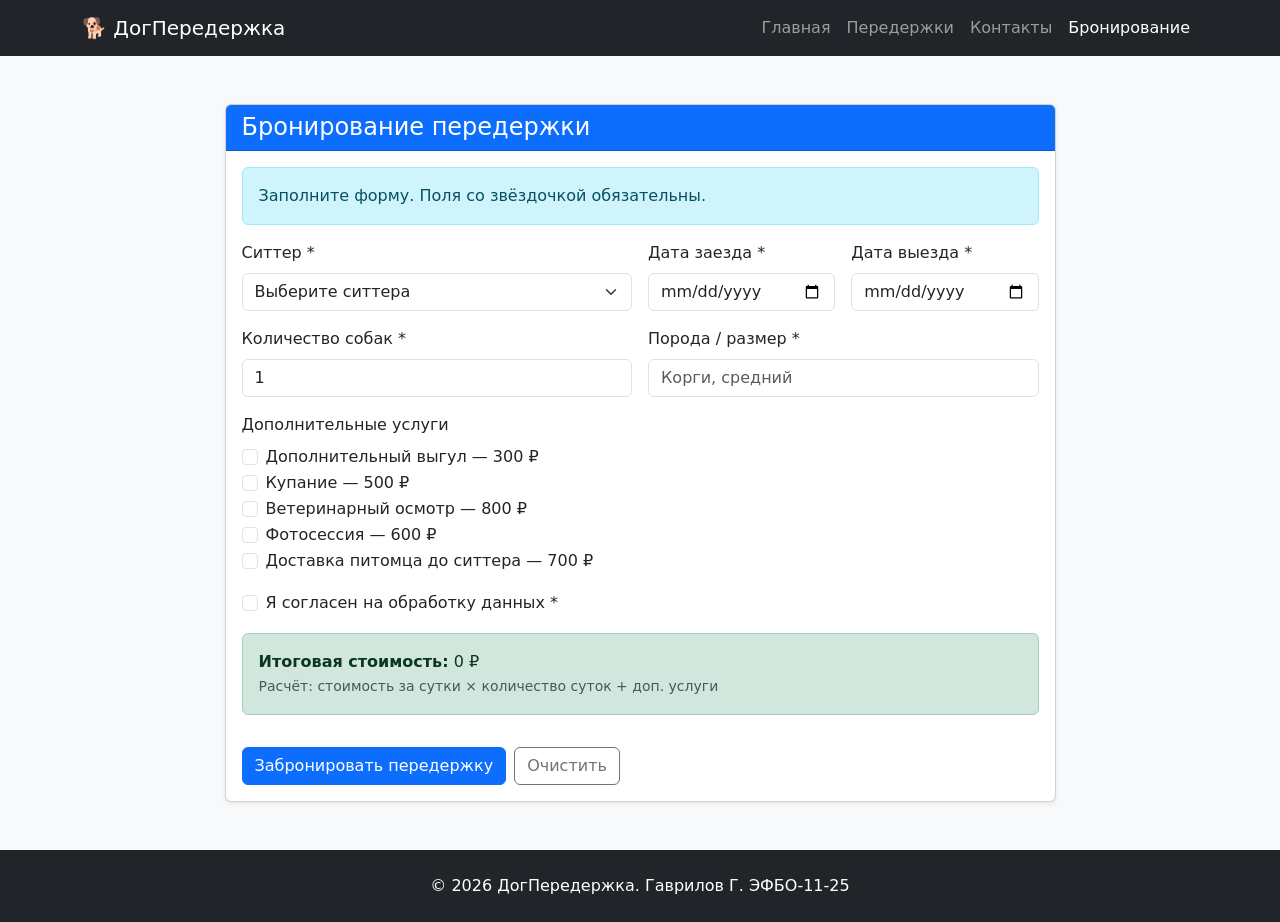
==== booking.html @ 61de429e "feat: create DogPerederzhka Bootstrap site" ====
<!DOCTYPE html>
<html lang="ru">
<head>
  <meta charset="UTF-8">
  <meta name="viewport" content="width=device-width, initial-scale=1.0">
  <title>Бронирование – ДогПередержка</title>
  <link href="https://cdn.jsdelivr.net/npm/bootstrap@5.3.3/dist/css/bootstrap.min.css" rel="stylesheet">
  <link rel="stylesheet" href="css/custom.css">
</head>
<body class="bg-light">

<nav class="navbar navbar-expand-lg navbar-dark bg-dark">
  <div class="container">
    <a class="navbar-brand" href="index.html">🐕 ДогПередержка</a>
    <button class="navbar-toggler" type="button" data-bs-toggle="collapse" data-bs-target="#mainNavbar">
      <span class="navbar-toggler-icon"></span>
    </button>
    <div class="collapse navbar-collapse" id="mainNavbar">
      <ul class="navbar-nav ms-auto">
        <li class="nav-item"><a class="nav-link" href="index.html">Главная</a></li>
        <li class="nav-item"><a class="nav-link" href="catalog.html">Передержки</a></li>
        <li class="nav-item"><a class="nav-link" href="contacts.html">Контакты</a></li>
        <li class="nav-item"><a class="nav-link active" href="booking.html">Бронирование</a></li>
      </ul>
    </div>
  </div>
</nav>

<main class="container my-5">
  <div class="row justify-content-center">
    <div class="col-12 col-lg-9">

      <div class="card shadow-sm">
        <div class="card-header bg-primary text-white">
          <h1 class="h4 mb-0">Бронирование передержки</h1>
        </div>
        <div class="card-body">
          <div class="alert alert-info" role="alert">
            Заполните форму. Поля со звёздочкой обязательны.
          </div>

          <form>
            <div class="row g-3">
              <!-- Ситтер -->
              <div class="col-12 col-md-6">
                <label for="b-sitter" class="form-label">Ситтер *</label>
                <select id="b-sitter" class="form-select" required>
                  <option selected>Выберите ситтера</option>
                  <option>Анна — Центральный, 800 ₽</option>
                  <option>Михаил — Северный, 1000 ₽</option>
                  <option>Ольга — Южный, 600 ₽</option>
                  <option>Дмитрий — Северный, 1200 ₽</option>
                  <option>Елена — Центральный, 900 ₽</option>
                  <option>Игорь — Южный, 700 ₽</option>
                  <option>Мария — Северный, 1100 ₽</option>
                  <option>Алексей — Центральный, 950 ₽</option>
                </select>
              </div>

              <!-- Даты -->
              <div class="col-12 col-md-3">
                <label for="b-in" class="form-label">Дата заезда *</label>
                <input type="date" id="b-in" class="form-control" required>
              </div>
              <div class="col-12 col-md-3">
                <label for="b-out" class="form-label">Дата выезда *</label>
                <input type="date" id="b-out" class="form-control" required>
              </div>

              <!-- Кол-во собак и порода -->
              <div class="col-12 col-md-6">
                <label for="b-count" class="form-label">Количество собак *</label>
                <input type="number" id="b-count" class="form-control" min="1" value="1" required>
              </div>
              <div class="col-12 col-md-6">
                <label for="b-breed" class="form-label">Порода / размер *</label>
                <input type="text" id="b-breed" class="form-control" placeholder="Корги, средний" required>
              </div>

              <!-- Доп. услуги -->
              <div class="col-12">
                <label class="form-label">Дополнительные услуги</label>
                <div class="form-check">
                  <input class="form-check-input extra" type="checkbox" value="300" id="ex-walk">
                  <label class="form-check-label" for="ex-walk">Дополнительный выгул — 300 ₽</label>
                </div>
                <div class="form-check">
                  <input class="form-check-input extra" type="checkbox" value="500" id="ex-bath">
                  <label class="form-check-label" for="ex-bath">Купание — 500 ₽</label>
                </div>
                <div class="form-check">
                  <input class="form-check-input extra" type="checkbox" value="800" id="ex-vet">
                  <label class="form-check-label" for="ex-vet">Ветеринарный осмотр — 800 ₽</label>
                </div>
                <div class="form-check">
                  <input class="form-check-input extra" type="checkbox" value="600" id="ex-photo">
                  <label class="form-check-label" for="ex-photo">Фотосессия — 600 ₽</label>
                </div>
                <div class="form-check">
                  <input class="form-check-input extra" type="checkbox" value="700" id="ex-delivery">
                  <label class="form-check-label" for="ex-delivery">Доставка питомца до ситтера — 700 ₽</label>
                </div>
              </div>

              <!-- Согласие -->
              <div class="col-12">
                <div class="form-check">
                  <input id="b-agree" class="form-check-input" type="checkbox" required>
                  <label class="form-check-label" for="b-agree">Я согласен на обработку данных *</label>
                </div>
              </div>

              <!-- Итог -->
              <div class="col-12">
                <div class="alert alert-success">
                  <strong>Итоговая стоимость:</strong> <span id="total">0</span> ₽
                  <br>
                  <small class="text-muted">Расчёт: стоимость за сутки × количество суток + доп. услуги</small>
                </div>
              </div>

              <div class="col-12 d-flex gap-2">
                <button class="btn btn-primary" type="submit">Забронировать передержку</button>
                <button class="btn btn-outline-secondary" type="reset">Очистить</button>
              </div>
            </div>
          </form>
        </div>
      </div>

    </div>
  </div>
</main>

<footer class="bg-dark text-white py-4 mt-5">
  <div class="container text-center">
    <p class="mb-0">&copy; 2026 ДогПередержка. Гаврилов Г. ЭФБО-11-25</p>
  </div>
</footer>

<script src="https://cdn.jsdelivr.net/npm/bootstrap@5.3.3/dist/js/bootstrap.bundle.min.js"></script>
<script>
  // Автоматический расчёт стоимости
  const sitterPrices = {
    "Анна — Центральный, 800 ₽": 800,
    "Михаил — Северный, 1000 ₽": 1000,
    "Ольга — Южный, 600 ₽": 600,
    "Дмитрий — Северный, 1200 ₽": 1200,
    "Елена — Центральный, 900 ₽": 900,
    "Игорь — Южный, 700 ₽": 700,
    "Мария — Северный, 1100 ₽": 1100,
    "Алексей — Центральный, 950 ₽": 950
  };

  function calcTotal() {
    const sitter = document.getElementById('b-sitter').value;
    const price = sitterPrices[sitter] || 0;
    const dIn = document.getElementById('b-in').value;
    const dOut = document.getElementById('b-out').value;

    let days = 0;
    if (dIn && dOut) {
      const ms = new Date(dOut) - new Date(dIn);
      days = Math.max(0, Math.round(ms / 86400000));
    }

    let extras = 0;
    document.querySelectorAll('.extra:checked').forEach(c => extras += Number(c.value));

    document.getElementById('total').textContent = (price * days) + extras;
  }

  document.querySelectorAll('#b-sitter, #b-in, #b-out, .extra').forEach(el => {
    el.addEventListener('change', calcTotal);
  });
</script>
</body>
</html>
---- css/custom.css ----
body {
  min-height: 100vh;
}

.placeholder-box {
  min-height: 240px;
}

.card-img-top {
  height: 180px;
  object-fit: cover;
}

.placeholder-image {
  min-height: 320px;
}
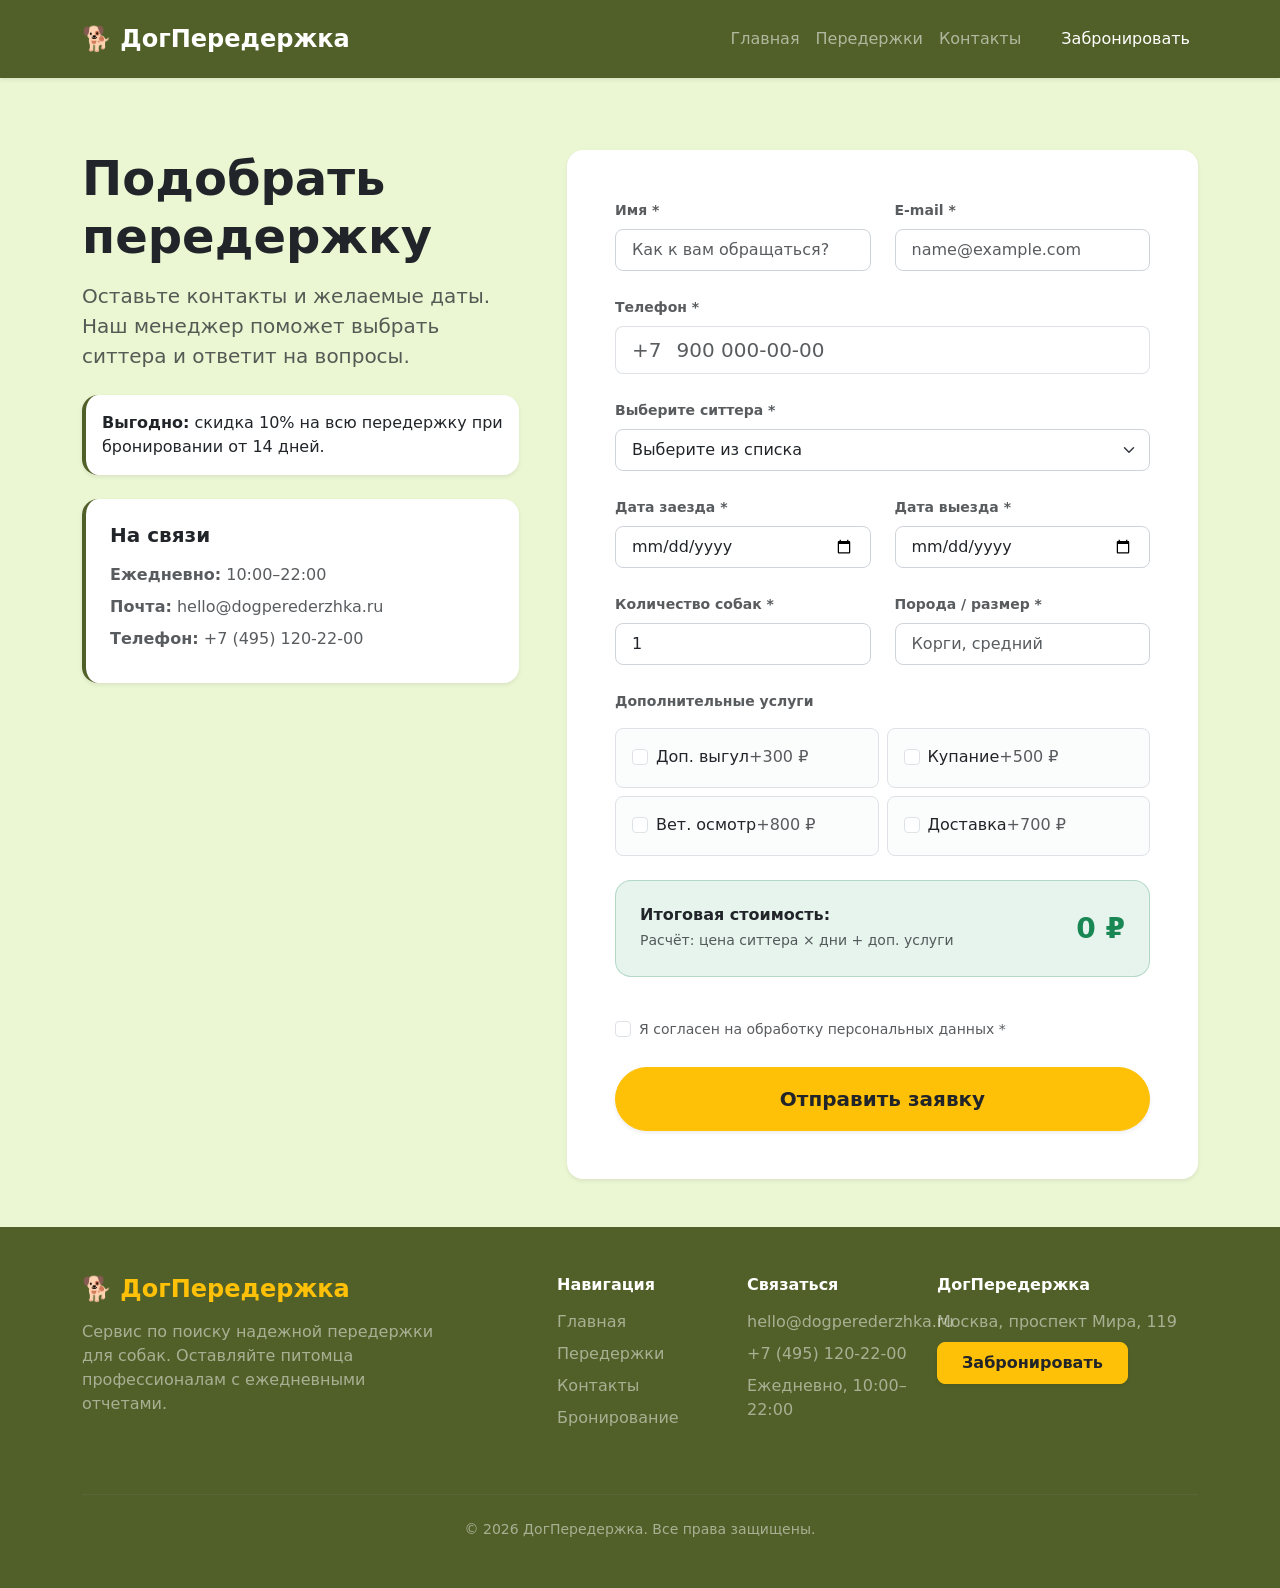
==== commit 4430d4cf: "feat: complete professional redesign, add filters, form validation, and maps" ====
--- a/booking.html
+++ b/booking.html
@@ -7,172 +7,236 @@
   <link href="https://cdn.jsdelivr.net/npm/bootstrap@5.3.3/dist/css/bootstrap.min.css" rel="stylesheet">
   <link rel="stylesheet" href="css/custom.css">
 </head>
-<body class="bg-light">
-
-<nav class="navbar navbar-expand-lg navbar-dark bg-dark">
+<body>
+
+<!-- Навигация -->
+<nav class="navbar navbar-expand-lg navbar-dark bg-header-footer sticky-top py-3 shadow-sm">
   <div class="container">
-    <a class="navbar-brand" href="index.html">🐕 ДогПередержка</a>
+    <a class="navbar-brand fw-bold fs-4" href="index.html">🐕 ДогПередержка</a>
     <button class="navbar-toggler" type="button" data-bs-toggle="collapse" data-bs-target="#mainNavbar">
       <span class="navbar-toggler-icon"></span>
     </button>
     <div class="collapse navbar-collapse" id="mainNavbar">
-      <ul class="navbar-nav ms-auto">
+      <ul class="navbar-nav ms-auto fw-medium">
         <li class="nav-item"><a class="nav-link" href="index.html">Главная</a></li>
         <li class="nav-item"><a class="nav-link" href="catalog.html">Передержки</a></li>
         <li class="nav-item"><a class="nav-link" href="contacts.html">Контакты</a></li>
-        <li class="nav-item"><a class="nav-link active" href="booking.html">Бронирование</a></li>
+        <li class="nav-item ms-lg-4"><a class="nav-link active" href="booking.html">Забронировать</a></li>
       </ul>
     </div>
   </div>
 </nav>
 
-<main class="container my-5">
-  <div class="row justify-content-center">
-    <div class="col-12 col-lg-9">
-
-      <div class="card shadow-sm">
-        <div class="card-header bg-primary text-white">
-          <h1 class="h4 mb-0">Бронирование передержки</h1>
-        </div>
-        <div class="card-body">
-          <div class="alert alert-info" role="alert">
-            Заполните форму. Поля со звёздочкой обязательны.
+<main class="container my-5 pt-4">
+  <div class="row g-5">
+    
+    <!-- Левая колонка: Текст и контакты -->
+    <div class="col-12 col-lg-5">
+      <h1 class="display-5 fw-bold text-dark mb-3">Подобрать<br>передержку</h1>
+      <p class="lead text-muted mb-4">Оставьте контакты и желаемые даты. Наш менеджер поможет выбрать ситтера и ответит на вопросы.</p>
+      
+      <!-- Логичная скидка: чем дольше собака живет у ситтера, тем дешевле сутки -->
+      <div class="alert alert-success bg-white border-0 shadow-sm rounded-4 mb-4" role="alert" style="border-left: 4px solid #516028 !important;">
+        <p class="mb-0 fw-medium text-dark"><strong>Выгодно:</strong> скидка 10% на всю передержку при бронировании от 14 дней.</p>
+      </div>
+
+      <div class="contact-box shadow-sm">
+        <h5 class="fw-bold mb-3 text-dark">На связи</h5>
+        <ul class="list-unstyled mb-0 text-muted">
+          <li class="mb-2"><strong>Ежедневно:</strong> 10:00–22:00</li>
+          <li class="mb-2"><strong>Почта:</strong> <a href="mailto:hello@dogperederzhka.ru" class="text-decoration-none text-muted">hello@dogperederzhka.ru</a></li>
+          <li class="mb-2"><strong>Телефон:</strong> <a href="tel:+74951202200" class="text-decoration-none text-muted">+7 (495) 120-22-00</a></li>
+        </ul>
+      </div>
+    </div>
+
+    <!-- Правая колонка: Форма -->
+    <div class="col-12 col-lg-7">
+      <div class="card border-0 shadow-sm rounded-4 p-4 p-md-5 bg-white">
+        <!-- Добавлен атрибут novalidate, чтобы отключить стандартные всплывающие окна браузера и использовать нашу подсветку -->
+        <form id="booking-form" novalidate>
+          <div class="row g-4">
+            
+            <!-- Имя -->
+            <div class="col-12 col-md-6">
+              <label for="b-name" class="form-label text-muted small fw-bold">Имя *</label>
+              <input type="text" id="b-name" class="form-control form-control-lg shadow-none" 
+                     placeholder="Как к вам обращаться?" required minlength="2" 
+                     pattern="^[А-Яа-яЁёA-Za-z\s\-]+$">
+              <div class="invalid-feedback">Введите корректное имя (только буквы).</div>
+            </div>
+            
+            <!-- Email -->
+            <div class="col-12 col-md-6">
+              <label for="b-email" class="form-label text-muted small fw-bold">E-mail *</label>
+              <input type="email" id="b-email" class="form-control form-control-lg shadow-none" 
+                     placeholder="name@example.com" required>
+              <div class="invalid-feedback">Введите корректный адрес электронной почты.</div>
+            </div>
+
+            <!-- Телефон -->
+            <div class="col-12">
+              <label for="b-phone" class="form-label text-muted small fw-bold">Телефон *</label>
+              <div class="input-group input-group-lg has-validation">
+                <span class="input-group-text bg-white text-muted border-end-0">+7</span>
+                <input type="tel" id="b-phone" class="form-control border-start-0 ps-0 shadow-none" 
+                       placeholder="900 000-00-00" required pattern="[0-9]{10}" maxlength="10">
+                <div class="invalid-feedback">Введите ровно 10 цифр номера телефона.</div>
+              </div>
+            </div>
+
+            <!-- Ситтер -->
+            <div class="col-12">
+              <label for="b-sitter" class="form-label text-muted small fw-bold">Выберите ситтера *</label>
+              <select id="b-sitter" class="form-select form-select-lg shadow-none" required>
+                <option selected disabled value="">Выберите из списка</option>
+                <option value="Анна — Центральный, 800 ₽">Анна — Центральный, 800 ₽</option>
+                <option value="Михаил — Северный, 1000 ₽">Михаил — Северный, 1000 ₽</option>
+                <option value="Ольга — Южный, 600 ₽">Ольга — Южный, 600 ₽</option>
+                <option value="Дмитрий — Северный, 1200 ₽">Дмитрий — Северный, 1200 ₽</option>
+                <option value="Елена — Центральный, 900 ₽">Елена — Центральный, 900 ₽</option>
+                <option value="Игорь — Южный, 700 ₽">Игорь — Южный, 700 ₽</option>
+                <option value="Мария — Северный, 1100 ₽">Мария — Северный, 1100 ₽</option>
+                <option value="Алексей — Центральный, 950 ₽">Алексей — Центральный, 950 ₽</option>
+              </select>
+              <div class="invalid-feedback">Пожалуйста, выберите ситтера.</div>
+            </div>
+
+            <!-- Даты -->
+            <div class="col-12 col-md-6">
+              <label for="b-in" class="form-label text-muted small fw-bold">Дата заезда *</label>
+              <input type="date" id="b-in" class="form-control form-control-lg shadow-none" required>
+              <div class="invalid-feedback">Выберите дату заезда.</div>
+            </div>
+            <div class="col-12 col-md-6">
+              <label for="b-out" class="form-label text-muted small fw-bold">Дата выезда *</label>
+              <input type="date" id="b-out" class="form-control form-control-lg shadow-none" required>
+              <div class="invalid-feedback">Дата выезда должна быть позже даты заезда.</div>
+            </div>
+
+            <!-- Кол-во собак и размер -->
+            <div class="col-12 col-md-6">
+              <label for="b-count" class="form-label text-muted small fw-bold">Количество собак *</label>
+              <input type="number" id="b-count" class="form-control form-control-lg shadow-none" 
+                     min="1" max="5" value="1" required>
+              <div class="invalid-feedback">Можно указать от 1 до 5 собак.</div>
+            </div>
+            <div class="col-12 col-md-6">
+              <label for="b-breed" class="form-label text-muted small fw-bold">Порода / размер *</label>
+              <input type="text" id="b-breed" class="form-control form-control-lg shadow-none" 
+                     placeholder="Корги, средний" required minlength="3">
+              <div class="invalid-feedback">Укажите породу или размер собаки.</div>
+            </div>
+
+            <!-- Доп услуги -->
+            <div class="col-12 mt-4">
+              <label class="form-label text-muted small fw-bold mb-3">Дополнительные услуги</label>
+              <div class="row g-2">
+                <div class="col-12 col-md-6">
+                  <div class="form-check p-3 border rounded-3 bg-light bg-opacity-50 h-100">
+                    <input class="form-check-input extra ms-0 me-2" type="checkbox" value="300" id="ex-walk">
+                    <label class="form-check-label text-dark" for="ex-walk">Доп. выгул <span class="text-muted float-end">+300 ₽</span></label>
+                  </div>
+                </div>
+                <div class="col-12 col-md-6">
+                  <div class="form-check p-3 border rounded-3 bg-light bg-opacity-50 h-100">
+                    <input class="form-check-input extra ms-0 me-2" type="checkbox" value="500" id="ex-bath">
+                    <label class="form-check-label text-dark" for="ex-bath">Купание <span class="text-muted float-end">+500 ₽</span></label>
+                  </div>
+                </div>
+                <div class="col-12 col-md-6">
+                  <div class="form-check p-3 border rounded-3 bg-light bg-opacity-50 h-100">
+                    <input class="form-check-input extra ms-0 me-2" type="checkbox" value="800" id="ex-vet">
+                    <label class="form-check-label text-dark" for="ex-vet">Вет. осмотр <span class="text-muted float-end">+800 ₽</span></label>
+                  </div>
+                </div>
+                <div class="col-12 col-md-6">
+                  <div class="form-check p-3 border rounded-3 bg-light bg-opacity-50 h-100">
+                    <input class="form-check-input extra ms-0 me-2" type="checkbox" value="700" id="ex-delivery">
+                    <label class="form-check-label text-dark" for="ex-delivery">Доставка <span class="text-muted float-end">+700 ₽</span></label>
+                  </div>
+                </div>
+              </div>
+            </div>
+
+            <!-- Итог -->
+            <div class="col-12 mt-4">
+              <div class="alert alert-success bg-success bg-opacity-10 border-success border-opacity-25 rounded-4 p-4 d-flex justify-content-between align-items-center">
+                <div>
+                  <h6 class="fw-bold mb-1 text-dark">Итоговая стоимость:</h6>
+                  <small class="text-muted">Расчёт: цена ситтера × дни + доп. услуги</small>
+                </div>
+                <div class="fs-3 fw-bold text-success">
+                  <span id="total">0</span> ₽
+                </div>
+              </div>
+            </div>
+
+            <!-- Согласие -->
+            <div class="col-12">
+              <div class="form-check">
+                <input id="b-agree" class="form-check-input" type="checkbox" required>
+                <label class="form-check-label text-muted small" for="b-agree">
+                  Я согласен на обработку персональных данных *
+                </label>
+                <div class="invalid-feedback">Необходимо ваше согласие.</div>
+              </div>
+            </div>
+
+            <!-- Кнопки -->
+            <div class="col-12 d-flex gap-3 mt-4">
+              <button class="btn btn-warning text-dark btn-lg px-5 py-3 rounded-pill fw-bold shadow-sm w-100 w-md-auto" type="submit">Отправить заявку</button>
+            </div>
           </div>
-
-          <form>
-            <div class="row g-3">
-              <!-- Ситтер -->
-              <div class="col-12 col-md-6">
-                <label for="b-sitter" class="form-label">Ситтер *</label>
-                <select id="b-sitter" class="form-select" required>
-                  <option selected>Выберите ситтера</option>
-                  <option>Анна — Центральный, 800 ₽</option>
-                  <option>Михаил — Северный, 1000 ₽</option>
-                  <option>Ольга — Южный, 600 ₽</option>
-                  <option>Дмитрий — Северный, 1200 ₽</option>
-                  <option>Елена — Центральный, 900 ₽</option>
-                  <option>Игорь — Южный, 700 ₽</option>
-                  <option>Мария — Северный, 1100 ₽</option>
-                  <option>Алексей — Центральный, 950 ₽</option>
-                </select>
-              </div>
-
-              <!-- Даты -->
-              <div class="col-12 col-md-3">
-                <label for="b-in" class="form-label">Дата заезда *</label>
-                <input type="date" id="b-in" class="form-control" required>
-              </div>
-              <div class="col-12 col-md-3">
-                <label for="b-out" class="form-label">Дата выезда *</label>
-                <input type="date" id="b-out" class="form-control" required>
-              </div>
-
-              <!-- Кол-во собак и порода -->
-              <div class="col-12 col-md-6">
-                <label for="b-count" class="form-label">Количество собак *</label>
-                <input type="number" id="b-count" class="form-control" min="1" value="1" required>
-              </div>
-              <div class="col-12 col-md-6">
-                <label for="b-breed" class="form-label">Порода / размер *</label>
-                <input type="text" id="b-breed" class="form-control" placeholder="Корги, средний" required>
-              </div>
-
-              <!-- Доп. услуги -->
-              <div class="col-12">
-                <label class="form-label">Дополнительные услуги</label>
-                <div class="form-check">
-                  <input class="form-check-input extra" type="checkbox" value="300" id="ex-walk">
-                  <label class="form-check-label" for="ex-walk">Дополнительный выгул — 300 ₽</label>
-                </div>
-                <div class="form-check">
-                  <input class="form-check-input extra" type="checkbox" value="500" id="ex-bath">
-                  <label class="form-check-label" for="ex-bath">Купание — 500 ₽</label>
-                </div>
-                <div class="form-check">
-                  <input class="form-check-input extra" type="checkbox" value="800" id="ex-vet">
-                  <label class="form-check-label" for="ex-vet">Ветеринарный осмотр — 800 ₽</label>
-                </div>
-                <div class="form-check">
-                  <input class="form-check-input extra" type="checkbox" value="600" id="ex-photo">
-                  <label class="form-check-label" for="ex-photo">Фотосессия — 600 ₽</label>
-                </div>
-                <div class="form-check">
-                  <input class="form-check-input extra" type="checkbox" value="700" id="ex-delivery">
-                  <label class="form-check-label" for="ex-delivery">Доставка питомца до ситтера — 700 ₽</label>
-                </div>
-              </div>
-
-              <!-- Согласие -->
-              <div class="col-12">
-                <div class="form-check">
-                  <input id="b-agree" class="form-check-input" type="checkbox" required>
-                  <label class="form-check-label" for="b-agree">Я согласен на обработку данных *</label>
-                </div>
-              </div>
-
-              <!-- Итог -->
-              <div class="col-12">
-                <div class="alert alert-success">
-                  <strong>Итоговая стоимость:</strong> <span id="total">0</span> ₽
-                  <br>
-                  <small class="text-muted">Расчёт: стоимость за сутки × количество суток + доп. услуги</small>
-                </div>
-              </div>
-
-              <div class="col-12 d-flex gap-2">
-                <button class="btn btn-primary" type="submit">Забронировать передержку</button>
-                <button class="btn btn-outline-secondary" type="reset">Очистить</button>
-              </div>
-            </div>
-          </form>
-        </div>
-      </div>
-
-    </div>
+        </form>
+      </div>
+    </div>
+
   </div>
 </main>
 
-<footer class="bg-dark text-white py-4 mt-5">
-  <div class="container text-center">
-    <p class="mb-0">&copy; 2026 ДогПередержка. Гаврилов Г. ЭФБО-11-25</p>
+<!-- Подвал -->
+<footer class="bg-header-footer text-white py-5 mt-auto">
+  <div class="container">
+    <div class="row g-4">
+      <div class="col-12 col-lg-4">
+        <h4 class="fw-bold mb-3 text-warning">🐕 ДогПередержка</h4>
+        <p class="text-white-50">Сервис по поиску надежной передержки для собак. Оставляйте питомца профессионалам с ежедневными отчетами.</p>
+      </div>
+      <div class="col-6 col-md-3 col-lg-2 offset-lg-1">
+        <h6 class="fw-bold mb-3">Навигация</h6>
+        <ul class="list-unstyled">
+          <li class="mb-2"><a class="text-white-50 footer-link" href="index.html">Главная</a></li>
+          <li class="mb-2"><a class="text-white-50 footer-link" href="catalog.html">Передержки</a></li>
+          <li class="mb-2"><a class="text-white-50 footer-link" href="contacts.html">Контакты</a></li>
+          <li class="mb-2"><a class="text-white-50 footer-link" href="booking.html">Бронирование</a></li>
+        </ul>
+      </div>
+      <div class="col-6 col-md-3 col-lg-2">
+        <h6 class="fw-bold mb-3">Связаться</h6>
+        <ul class="list-unstyled text-white-50">
+          <li class="mb-2">hello@dogperederzhka.ru</li>
+          <li class="mb-2">+7 (495) 120-22-00</li>
+          <li class="mb-2">Ежедневно, 10:00–22:00</li>
+        </ul>
+      </div>
+      <div class="col-12 col-md-6 col-lg-3 text-center text-md-start">
+        <h6 class="fw-bold mb-3">ДогПередержка</h6>
+        <p class="text-white-50 mb-2">Москва, проспект Мира, 119</p>
+        <a href="booking.html" class="btn btn-warning text-dark fw-bold px-4 py-2 rounded-3 shadow-sm">Забронировать</a>
+      </div>
+    </div>
+    <hr class="border-secondary mt-5 mb-4">
+    <div class="row">
+      <div class="col-12 text-center">
+        <p class="text-white-50 small mb-0">&copy; 2026 ДогПередержка. Все права защищены.</p>
+      </div>
+    </div>
   </div>
 </footer>
 
+<!-- Подключение скриптов -->
 <script src="https://cdn.jsdelivr.net/npm/bootstrap@5.3.3/dist/js/bootstrap.bundle.min.js"></script>
-<script>
-  // Автоматический расчёт стоимости
-  const sitterPrices = {
-    "Анна — Центральный, 800 ₽": 800,
-    "Михаил — Северный, 1000 ₽": 1000,
-    "Ольга — Южный, 600 ₽": 600,
-    "Дмитрий — Северный, 1200 ₽": 1200,
-    "Елена — Центральный, 900 ₽": 900,
-    "Игорь — Южный, 700 ₽": 700,
-    "Мария — Северный, 1100 ₽": 1100,
-    "Алексей — Центральный, 950 ₽": 950
-  };
-
-  function calcTotal() {
-    const sitter = document.getElementById('b-sitter').value;
-    const price = sitterPrices[sitter] || 0;
-    const dIn = document.getElementById('b-in').value;
-    const dOut = document.getElementById('b-out').value;
-
-    let days = 0;
-    if (dIn && dOut) {
-      const ms = new Date(dOut) - new Date(dIn);
-      days = Math.max(0, Math.round(ms / 86400000));
-    }
-
-    let extras = 0;
-    document.querySelectorAll('.extra:checked').forEach(c => extras += Number(c.value));
-
-    document.getElementById('total').textContent = (price * days) + extras;
-  }
-
-  document.querySelectorAll('#b-sitter, #b-in, #b-out, .extra').forEach(el => {
-    el.addEventListener('change', calcTotal);
-  });
-</script>
+<script src="js/booking.js"></script>
 </body>
 </html>
--- a/css/custom.css
+++ b/css/custom.css
@@ -1,16 +1,189 @@
+/* --- ЦВЕТОВАЯ ПАЛИТРА --- */
+:root {
+  --brand-dark: #516028;  /* Темно-оливковый (хедер, футер) */
+  --brand-light: #EBF6D3; /* Светло-зеленый (фон) */
+}
+
+/* Основной фон сайта */
 body {
   min-height: 100vh;
+  display: flex;
+  flex-direction: column;
+  font-family: system-ui, -apple-system, "Segoe UI", Roboto, "Helvetica Neue", Arial, sans-serif;
+  background-color: var(--brand-light) !important;
 }
 
-.placeholder-box {
-  min-height: 240px;
+main {
+  flex: 1 0 auto;
 }
 
-.card-img-top {
-  height: 180px;
-  object-fit: cover;
+/* Хедер и Футер */
+.bg-header-footer {
+  background-color: var(--brand-dark) !important;
 }
 
-.placeholder-image {
-  min-height: 320px;
+/* Кнопки */
+.btn-primary {
+  background-color: var(--brand-dark);
+  border-color: var(--brand-dark);
+  color: #fff;
+}
+.btn-primary:hover, .btn-primary:focus {
+  background-color: #3e4a1e;
+  border-color: #3e4a1e;
+}
+.btn-outline-dark {
+  color: var(--brand-dark);
+  border-color: var(--brand-dark);
+}
+.btn-outline-dark:hover {
+  background-color: var(--brand-dark);
+  color: #fff;
+}
+
+/* Текст бренда */
+.text-brand { color: var(--brand-dark) !important; }
+.bg-brand-light { background-color: var(--brand-light) !important; }
+
+/* --- КАРТОЧКИ --- */
+.card {
+  transition: transform 0.3s ease, box-shadow 0.3s ease;
+  border: none;
+  border-radius: 1rem;
+  box-shadow: 0 0.125rem 0.25rem rgba(0, 0, 0, 0.075);
+}
+.card:hover {
+  transform: translateY(-5px);
+  box-shadow: 0 1rem 3rem rgba(0,0,0,.15) !important;
+}
+.card-img-top {
+  height: 220px;
+  object-fit: cover;
+  object-position: center 20%;
+  border-top-left-radius: 1rem;
+  border-top-right-radius: 1rem;
+}
+
+/* --- ЭМОДЗИ-АВАТАРКИ --- */
+.emoji-avatar {
+  width: 56px;
+  height: 56px;
+  border-radius: 50%;
+  display: flex;
+  align-items: center;
+  justify-content: center;
+  font-size: 1.8rem;
+  border: 2px solid #fff;
+  box-shadow: 0 2px 5px rgba(0,0,0,0.1);
+  flex-shrink: 0;
+}
+
+/* Большие иконки-эмодзи для преимуществ */
+.feature-icon {
+  width: 80px;
+  height: 80px;
+  border-radius: 50%;
+  display: flex;
+  align-items: center;
+  justify-content: center;
+  font-size: 2.5rem;
+  background-color: #ffffff;
+  box-shadow: 0 4px 12px rgba(0,0,0,0.08);
+  border: 2px solid rgba(81, 96, 40, 0.1);
+}
+
+/* --- АНИМАЦИИ --- */
+.review-card {
+  transition: transform 0.3s ease, box-shadow 0.3s ease, border-color 0.3s ease;
+  border: 1px solid transparent !important;
+}
+.review-card:hover {
+  transform: translateY(-8px);
+  box-shadow: 0 15px 30px rgba(81, 96, 40, 0.15) !important;
+  border-color: rgba(81, 96, 40, 0.2) !important;
+}
+
+.footer-link {
+  position: relative;
+  display: inline-block;
+  text-decoration: none;
+  transition: color 0.3s ease;
+}
+.footer-link::after {
+  content: '';
+  position: absolute;
+  width: 0;
+  height: 2px;
+  bottom: -2px;
+  left: 0;
+  background-color: #ffc107;
+  transition: width 0.3s ease;
+}
+.footer-link:hover {
+  color: #ffffff !important;
+}
+.footer-link:hover::after {
+  width: 100%;
+}
+
+/* --- ФИЛЬТРЫ (CATALOG) --- */
+.bg-filter {
+  background-color: #cadbb7 !important;
+}
+.bg-filter .form-control,
+.bg-filter .form-select {
+  background-color: #ffffff;
+  border: 1px solid rgba(81, 96, 40, 0.2);
+}
+.bg-filter .form-control:focus,
+.bg-filter .form-select:focus {
+  border-color: #516028;
+  box-shadow: 0 0 0 0.25rem rgba(81, 96, 40, 0.25);
+}
+
+/* --- ФОРМЫ (BOOKING) --- */
+.form-control-lg, .form-select-lg {
+  border-radius: 0.5rem;
+  border: 1px solid #ced4da;
+  font-size: 1rem;
+}
+.form-control-lg:focus, .form-select-lg:focus {
+  border-color: #516028;
+  box-shadow: 0 0 0 0.25rem rgba(81, 96, 40, 0.15);
+}
+.contact-box {
+  background-color: #ffffff;
+  border-radius: 1rem;
+  padding: 1.5rem;
+  border-left: 4px solid #516028;
+}
+
+/* Стили для Яндекс.Карты */
+.map-container {
+  border-radius: 1rem;
+  overflow: hidden;
+  box-shadow: 0 1rem 3rem rgba(0,0,0,.15);
+  height: 100%;
+  min-height: 400px;
+  border: 1px solid rgba(81, 96, 40, 0.1);
+}
+
+.map-container iframe {
+  width: 100%;
+  height: 100%;
+  border: none;
+}
+
+/* Стили для иконок контактов */
+.contact-icon {
+  width: 48px;
+  height: 48px;
+  background-color: rgba(81, 96, 40, 0.1);
+  color: #516028;
+  border-radius: 50%;
+  display: flex;
+  align-items: center;
+  justify-content: center;
+  font-size: 1.25rem;
+  flex-shrink: 0;
 }
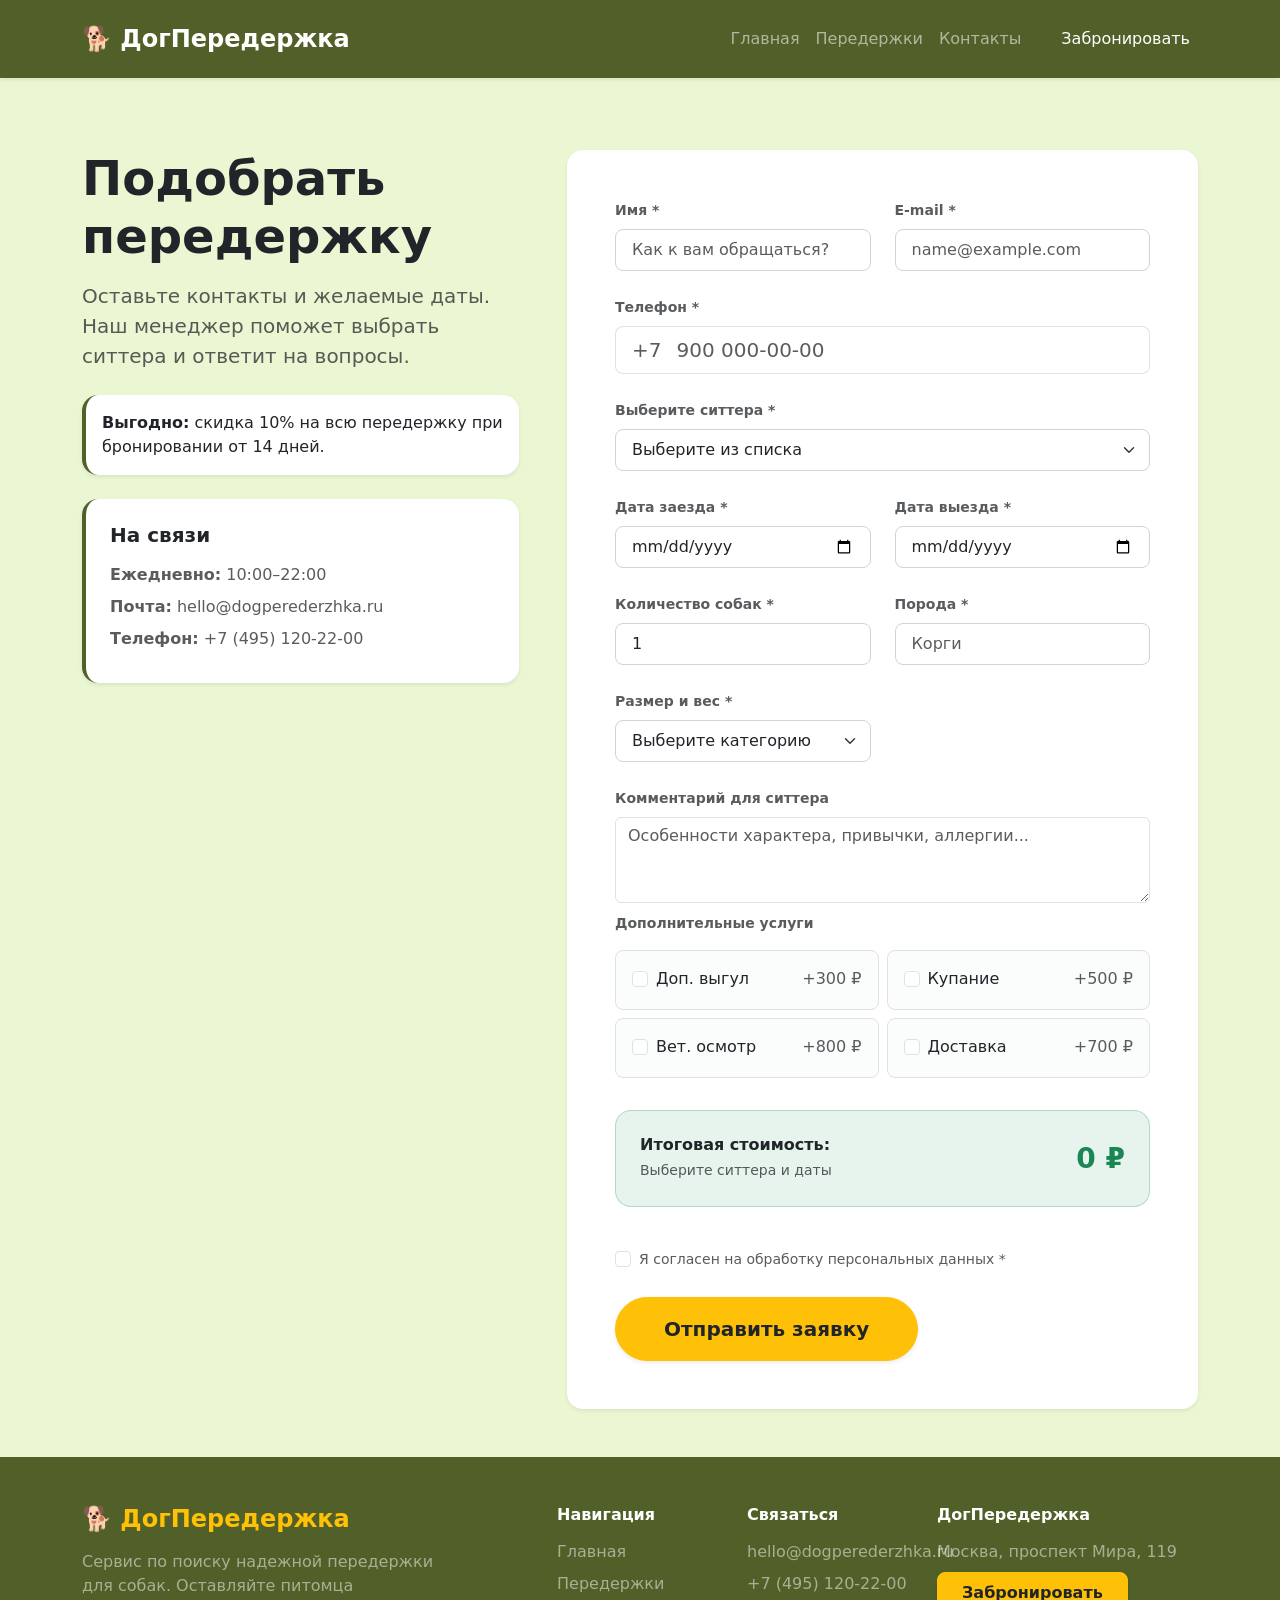
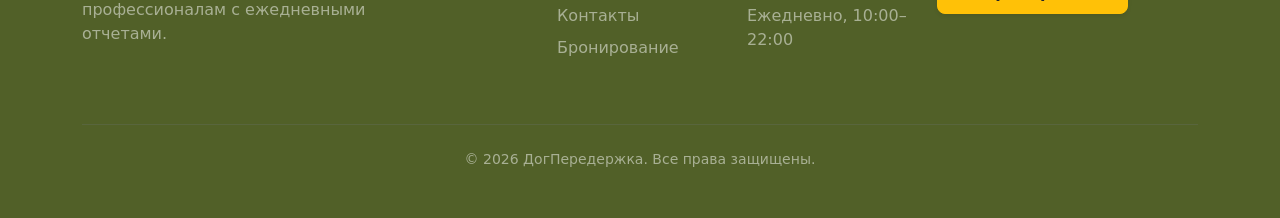
==== commit 7eaf4fb2: "docs: обновлен README с описанием всех реализованных фич" ====
--- a/booking.html
+++ b/booking.html
@@ -13,7 +13,7 @@
 <nav class="navbar navbar-expand-lg navbar-dark bg-header-footer sticky-top py-3 shadow-sm">
   <div class="container">
     <a class="navbar-brand fw-bold fs-4" href="index.html">🐕 ДогПередержка</a>
-    <button class="navbar-toggler" type="button" data-bs-toggle="collapse" data-bs-target="#mainNavbar">
+    <button class="navbar-toggler" type="button" data-bs-toggle="collapse" data-bs-target="#mainNavbar" aria-label="Переключить навигацию">
       <span class="navbar-toggler-icon"></span>
     </button>
     <div class="collapse navbar-collapse" id="mainNavbar">
@@ -35,7 +35,6 @@
       <h1 class="display-5 fw-bold text-dark mb-3">Подобрать<br>передержку</h1>
       <p class="lead text-muted mb-4">Оставьте контакты и желаемые даты. Наш менеджер поможет выбрать ситтера и ответит на вопросы.</p>
       
-      <!-- Логичная скидка: чем дольше собака живет у ситтера, тем дешевле сутки -->
       <div class="alert alert-success bg-white border-0 shadow-sm rounded-4 mb-4" role="alert" style="border-left: 4px solid #516028 !important;">
         <p class="mb-0 fw-medium text-dark"><strong>Выгодно:</strong> скидка 10% на всю передержку при бронировании от 14 дней.</p>
       </div>
@@ -53,7 +52,6 @@
     <!-- Правая колонка: Форма -->
     <div class="col-12 col-lg-7">
       <div class="card border-0 shadow-sm rounded-4 p-4 p-md-5 bg-white">
-        <!-- Добавлен атрибут novalidate, чтобы отключить стандартные всплывающие окна браузера и использовать нашу подсветку -->
         <form id="booking-form" novalidate>
           <div class="row g-4">
             
@@ -85,21 +83,25 @@
               </div>
             </div>
 
-            <!-- Ситтер -->
+            <!-- Ситтер + Кнопка копирования -->
             <div class="col-12">
               <label for="b-sitter" class="form-label text-muted small fw-bold">Выберите ситтера *</label>
               <select id="b-sitter" class="form-select form-select-lg shadow-none" required>
                 <option selected disabled value="">Выберите из списка</option>
-                <option value="Анна — Центральный, 800 ₽">Анна — Центральный, 800 ₽</option>
-                <option value="Михаил — Северный, 1000 ₽">Михаил — Северный, 1000 ₽</option>
-                <option value="Ольга — Южный, 600 ₽">Ольга — Южный, 600 ₽</option>
-                <option value="Дмитрий — Северный, 1200 ₽">Дмитрий — Северный, 1200 ₽</option>
-                <option value="Елена — Центральный, 900 ₽">Елена — Центральный, 900 ₽</option>
-                <option value="Игорь — Южный, 700 ₽">Игорь — Южный, 700 ₽</option>
-                <option value="Мария — Северный, 1100 ₽">Мария — Северный, 1100 ₽</option>
-                <option value="Алексей — Центральный, 950 ₽">Алексей — Центральный, 950 ₽</option>
+                <option value="Анна" data-price="800" data-district="Центральный" data-phone="+7 999 123-45-67">Анна — Центральный, 800 ₽</option>
+                <option value="Михаил" data-price="1000" data-district="Северный" data-phone="+7 999 234-56-78">Михаил — Северный, 1000 ₽</option>
+                <option value="Ольга" data-price="600" data-district="Южный" data-phone="+7 999 345-67-89">Ольга — Южный, 600 ₽</option>
+                <option value="Дмитрий" data-price="1200" data-district="Северный" data-phone="+7 999 456-78-90">Дмитрий — Северный, 1200 ₽</option>
+                <option value="Елена" data-price="900" data-district="Центральный" data-phone="+7 999 567-89-01">Елена — Центральный, 900 ₽</option>
+                <option value="Игорь" data-price="700" data-district="Южный" data-phone="+7 999 678-90-12">Игорь — Южный, 700 ₽</option>
+                <option value="Мария" data-price="1100" data-district="Северный" data-phone="+7 999 789-01-23">Мария — Северный, 1100 ₽</option>
+                <option value="Алексей" data-price="950" data-district="Центральный" data-phone="+7 999 890-12-34">Алексей — Центральный, 950 ₽</option>
               </select>
               <div class="invalid-feedback">Пожалуйста, выберите ситтера.</div>
+              
+              <button type="button" id="copy-sitter" class="btn btn-outline-secondary btn-sm rounded-pill mt-2 d-none">
+                📋 Скопировать контакты ситтера
+              </button>
             </div>
 
             <!-- Даты -->
@@ -114,7 +116,7 @@
               <div class="invalid-feedback">Дата выезда должна быть позже даты заезда.</div>
             </div>
 
-            <!-- Кол-во собак и размер -->
+            <!-- Кол-во собак и Порода -->
             <div class="col-12 col-md-6">
               <label for="b-count" class="form-label text-muted small fw-bold">Количество собак *</label>
               <input type="number" id="b-count" class="form-control form-control-lg shadow-none" 
@@ -122,49 +124,75 @@
               <div class="invalid-feedback">Можно указать от 1 до 5 собак.</div>
             </div>
             <div class="col-12 col-md-6">
-              <label for="b-breed" class="form-label text-muted small fw-bold">Порода / размер *</label>
+              <label for="b-breed" class="form-label text-muted small fw-bold">Порода *</label>
               <input type="text" id="b-breed" class="form-control form-control-lg shadow-none" 
-                     placeholder="Корги, средний" required minlength="3">
-              <div class="invalid-feedback">Укажите породу или размер собаки.</div>
+                     placeholder="Корги" required minlength="3">
+              <div class="invalid-feedback">Укажите породу собаки.</div>
+            </div>
+            
+            <!-- Размер и вес -->
+            <div class="col-12 col-md-6">
+              <label for="b-weight" class="form-label text-muted small fw-bold">Размер и вес *</label>
+              <select id="b-weight" class="form-select form-select-lg shadow-none" required>
+                <option selected disabled value="">Выберите категорию</option>
+                <option value="Мелкий (2–5 кг)">Мелкий (2–5 кг)</option>
+                <option value="Мелкий (5–10 кг)">Мелкий (5–10 кг)</option>
+                <option value="Средний (10–25 кг)">Средний (10–25 кг)</option>
+                <option value="Крупный (25–40 кг)">Крупный (25–40 кг)</option>
+                <option value="Очень крупный (от 40 кг)">Очень крупный (от 40 кг)</option>
+              </select>
+              <div class="invalid-feedback">Выберите размер и вес собаки.</div>
+            </div>
+
+            <!-- Комментарий -->
+            <div class="col-12">
+              <label for="b-comment" class="form-label text-muted small fw-bold">Комментарий для ситтера</label>
+              <textarea id="b-comment" class="form-control shadow-none" rows="3"
+                        placeholder="Особенности характера, привычки, аллергии..." maxlength="300"></textarea>
             </div>
 
             <!-- Доп услуги -->
-            <div class="col-12 mt-4">
+            <div class="col-12 mt-2">
               <label class="form-label text-muted small fw-bold mb-3">Дополнительные услуги</label>
               <div class="row g-2">
                 <div class="col-12 col-md-6">
                   <div class="form-check p-3 border rounded-3 bg-light bg-opacity-50 h-100">
                     <input class="form-check-input extra ms-0 me-2" type="checkbox" value="300" id="ex-walk">
-                    <label class="form-check-label text-dark" for="ex-walk">Доп. выгул <span class="text-muted float-end">+300 ₽</span></label>
+                    <label class="form-check-label text-dark d-flex justify-content-between" for="ex-walk">Доп. выгул <span class="text-muted">+300 ₽</span></label>
                   </div>
                 </div>
                 <div class="col-12 col-md-6">
                   <div class="form-check p-3 border rounded-3 bg-light bg-opacity-50 h-100">
                     <input class="form-check-input extra ms-0 me-2" type="checkbox" value="500" id="ex-bath">
-                    <label class="form-check-label text-dark" for="ex-bath">Купание <span class="text-muted float-end">+500 ₽</span></label>
+                    <label class="form-check-label text-dark d-flex justify-content-between" for="ex-bath">Купание <span class="text-muted">+500 ₽</span></label>
                   </div>
                 </div>
                 <div class="col-12 col-md-6">
                   <div class="form-check p-3 border rounded-3 bg-light bg-opacity-50 h-100">
                     <input class="form-check-input extra ms-0 me-2" type="checkbox" value="800" id="ex-vet">
-                    <label class="form-check-label text-dark" for="ex-vet">Вет. осмотр <span class="text-muted float-end">+800 ₽</span></label>
+                    <label class="form-check-label text-dark d-flex justify-content-between" for="ex-vet">Вет. осмотр <span class="text-muted">+800 ₽</span></label>
                   </div>
                 </div>
                 <div class="col-12 col-md-6">
                   <div class="form-check p-3 border rounded-3 bg-light bg-opacity-50 h-100">
                     <input class="form-check-input extra ms-0 me-2" type="checkbox" value="700" id="ex-delivery">
-                    <label class="form-check-label text-dark" for="ex-delivery">Доставка <span class="text-muted float-end">+700 ₽</span></label>
-                  </div>
-                </div>
-              </div>
+                    <label class="form-check-label text-dark d-flex justify-content-between" for="ex-delivery">Доставка <span class="text-muted">+700 ₽</span></label>
+                  </div>
+                </div>
+              </div>
+            </div>
+
+            <!-- Предупреждение о сезоне -->
+            <div class="col-12 mt-4">
+              <div id="season-warning" class="alert alert-warning d-none rounded-4 shadow-sm mb-0" role="alert"></div>
             </div>
 
             <!-- Итог -->
-            <div class="col-12 mt-4">
+            <div class="col-12 mt-2">
               <div class="alert alert-success bg-success bg-opacity-10 border-success border-opacity-25 rounded-4 p-4 d-flex justify-content-between align-items-center">
                 <div>
                   <h6 class="fw-bold mb-1 text-dark">Итоговая стоимость:</h6>
-                  <small class="text-muted">Расчёт: цена ситтера × дни + доп. услуги</small>
+                  <small class="text-muted" id="calc-breakdown">Выберите ситтера и даты</small>
                 </div>
                 <div class="fs-3 fw-bold text-success">
                   <span id="total">0</span> ₽
@@ -184,8 +212,8 @@
             </div>
 
             <!-- Кнопки -->
-            <div class="col-12 d-flex gap-3 mt-4">
-              <button class="btn btn-warning text-dark btn-lg px-5 py-3 rounded-pill fw-bold shadow-sm w-100 w-md-auto" type="submit">Отправить заявку</button>
+            <div class="col-12 mt-4 d-grid d-md-flex justify-content-md-start">
+              <button class="btn btn-warning text-dark btn-lg px-5 py-3 rounded-pill fw-bold shadow-sm" type="submit">Отправить заявку</button>
             </div>
           </div>
         </form>
@@ -235,6 +263,16 @@
   </div>
 </footer>
 
+<!-- Toast: Уведомление о копировании -->
+<div class="toast-container position-fixed bottom-0 end-0 p-3" style="z-index: 1090;">
+  <div id="copy-toast" class="toast align-items-center text-bg-success border-0 rounded-4" role="alert" aria-live="assertive" aria-atomic="true">
+    <div class="d-flex">
+      <div class="toast-body fw-medium">Скопировано!</div>
+      <button type="button" class="btn-close btn-close-white me-2 m-auto" data-bs-dismiss="toast" aria-label="Закрыть"></button>
+    </div>
+  </div>
+</div>
+
 <!-- Подключение скриптов -->
 <script src="https://cdn.jsdelivr.net/npm/bootstrap@5.3.3/dist/js/bootstrap.bundle.min.js"></script>
 <script src="js/booking.js"></script>
--- a/css/custom.css
+++ b/css/custom.css
@@ -186,4 +186,53 @@
   justify-content: center;
   font-size: 1.25rem;
   flex-shrink: 0;
+}
+
+/* --- ТАБЛИЦА СРАВНЕНИЯ --- */
+.compare-table-wrap {
+  background-color: var(--brand-light); /* Светло-зеленый фон вокруг таблицы */
+  border-bottom-left-radius: 1rem;
+  border-bottom-right-radius: 1rem;
+}
+
+.compare-table-wrap .table {
+  --bs-table-bg: transparent;
+  --bs-table-border-color: rgba(81, 96, 40, 0.2); /* Оливковые границы */
+  margin-bottom: 0;
+}
+
+/* Заголовок таблицы (имена ситтеров) */
+.compare-table-wrap .table thead th {
+  background-color: var(--brand-dark) !important; /* Темно-оливковый */
+  color: #ffffff !important;
+  border-bottom: 2px solid var(--brand-dark);
+  font-weight: 600;
+  padding-top: 1rem;
+  padding-bottom: 1rem;
+}
+
+/* Первый столбец заголовка (Характеристика) */
+.compare-table-wrap .table thead th:first-child {
+  background-color: #3e4a1e !important; /* Чуть темнее для контраста */
+}
+
+/* Ячейки таблицы. Делаем все ячейки сплошного светло-зеленого цвета */
+.compare-table-wrap .table tbody th,
+.compare-table-wrap .table tbody td {
+  background-color: var(--brand-light) !important; /* Тот же цвет, что и фон вокруг */
+  color: #333;
+  vertical-align: middle;
+}
+
+/* Левая колонка (названия характеристик) — делаем текст темнее и жирнее для читаемости */
+.compare-table-wrap .table tbody th {
+  color: var(--brand-dark) !important;
+  font-weight: 600;
+  width: 30%; /* Фиксируем ширину первого столбца */
+}
+
+/* Убираем эффект зебры при наведении, чтобы цвет оставался сплошным */
+.compare-table-wrap .table tbody tr:hover th,
+.compare-table-wrap .table tbody tr:hover td {
+  background-color: var(--brand-light) !important; 
 }
